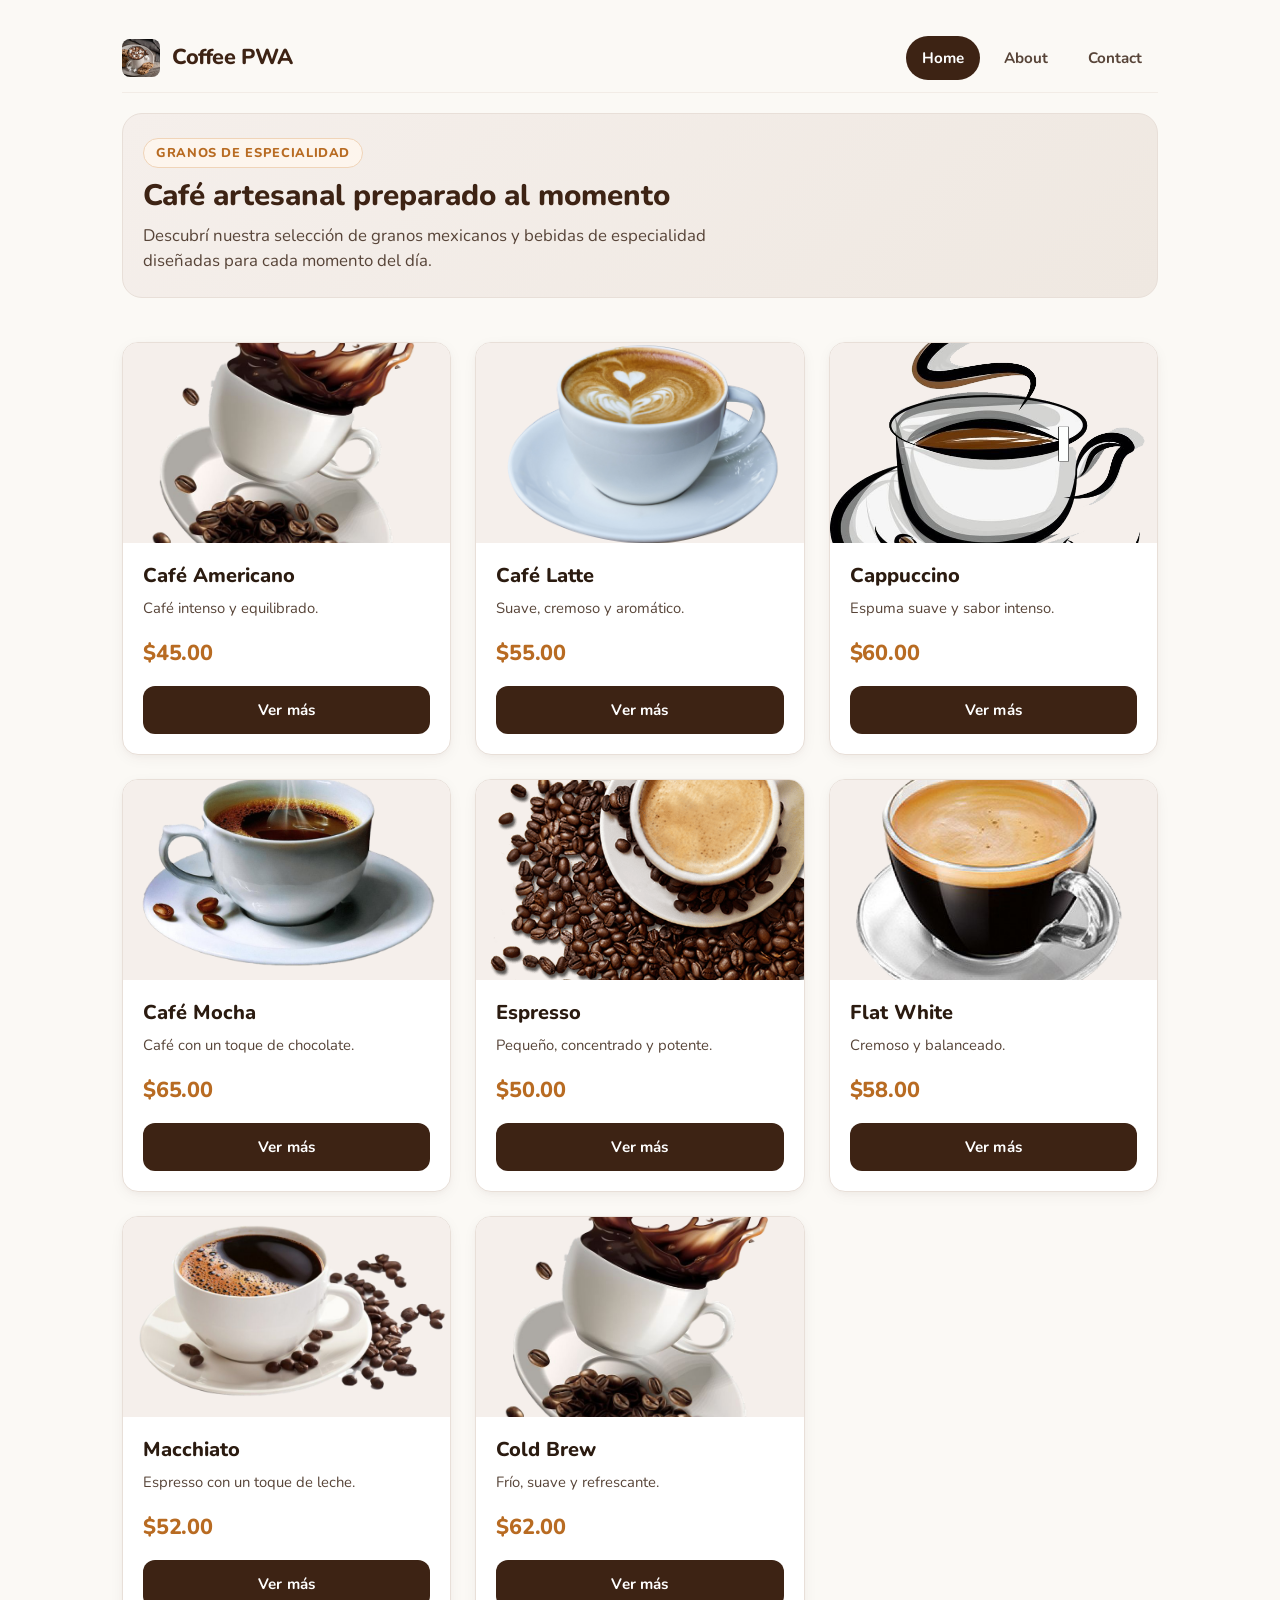
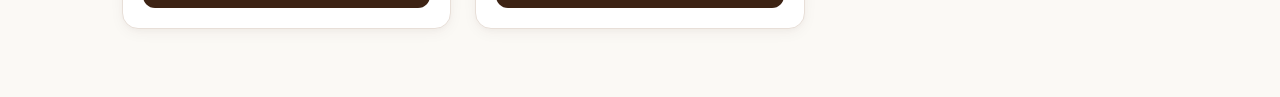
==== index.html @ 72fae4f9 "fix(deploy): reorganizar archivos a raiz y actualizar rutas relativas para GitHub Pages" ====
<!DOCTYPE html>
<html lang="es">
<head>
    <meta charset="UTF-8">
    <meta name="viewport" content="width=device-width, initial-scale=1.0, viewport-fit=cover">
    <meta http-equiv="X-UA-Compatible" content="ie=edge">

    <title>Coffee PWA | Catálogo de Especialidad</title>

    <!-- Google Fonts: Nunito -->
    <link rel="preconnect" href="https://fonts.googleapis.com">
    <link rel="preconnect" href="https://fonts.gstatic.com" crossorigin>
    <link href="https://fonts.googleapis.com/css2?family=Nunito:wght@400;600;700;800&display=swap" rel="stylesheet">

    <link rel="stylesheet" href="./css/css-styles.css">
    <link rel="manifest" href="./manifest.json">
    <meta name="theme-color" content="#3D2314">

    <link rel="apple-touch-icon" sizes="72x72" href="./imagenes/iconos/icon-72x72.png">
    <link rel="apple-touch-icon" sizes="96x96" href="./imagenes/iconos/icon-96x96.png">
    <link rel="apple-touch-icon" sizes="128x128" href="./imagenes/iconos/icon-128x128.png">
    <link rel="apple-touch-icon" sizes="144x144" href="./imagenes/iconos/icon-144x144.png">
    <link rel="apple-touch-icon" sizes="152x152" href="./imagenes/iconos/icon-152x152.png">
    <link rel="apple-touch-icon" sizes="192x192" href="./imagenes/iconos/icon-192x192.png">
    <link rel="apple-touch-icon" sizes="256x256" href="./imagenes/iconos/icon-384x384.png">
    <link rel="apple-touch-icon" sizes="512x512" href="./imagenes/iconos/icon-512x512.png">
</head>

<body>
    <main>
        <header class="app-header">
            <nav>
                <a href="./index.html" class="brand" aria-label="Coffee PWA Inicio">
                    <img src="./imagenes/iconos/icon-72x72.png" alt="Coffee PWA Logo" class="brand-logo">
                    <h1>Coffee PWA</h1>
                </a>
                <ul>
                    <li><a href="./index.html" class="active">Home</a></li>
                    <li><a href="#about">About</a></li>
                    <li><a href="#contact">Contact</a></li>
                </ul>
            </nav>

            <section class="hero-banner">
                <span class="hero-badge">Granos de Especialidad</span>
                <h2 class="hero-title">Café artesanal preparado al momento</h2>
                <p class="hero-subtitle">Descubrí nuestra selección de granos mexicanos y bebidas de especialidad diseñadas para cada momento del día.</p>
            </section>
        </header>

        <section class="catalog-section" aria-label="Nuestra selección de cafés">
            <div class="container" id="coffee-list"></div>
        </section>
    </main>

    <script src="./js/app.js"></script>
</body>
</html>
---- css/css-styles.css ----
/* ==========================================================================
   COFFEE PWA - DESIGN SYSTEM & STYLES (Specialty Warm Light Theme)
   Zero Horizontal Overflow | Android Mobile-First | 48px Touch Targets
   ========================================================================== */

:root {
  /* Typography */
  --font-main: 'Nunito', -apple-system, BlinkMacSystemFont, 'Segoe UI', Roboto, Helvetica, Arial, sans-serif;

  /* Palette - Warm Specialty Coffee Light Theme */
  --bg-page: #FBF9F5;
  --bg-surface: #FFFFFF;
  --bg-subtle: #F5EFEB;
  --bg-subtle-hover: #ECE4DC;
  --bg-card: #FFFFFF;

  --color-primary: #3D2314;
  --color-primary-hover: #26140A;
  --color-primary-light: #5C3D2E;

  --color-accent: #B86B22;
  --color-accent-subtle: #FDF5ED;
  --color-accent-border: #F0D4B8;

  --color-text: #2B1B10;
  --color-text-secondary: #574438;
  --color-text-muted: #847366;

  --color-border: #E8DFD8;
  --color-border-light: #F2ECE6;

  /* Spacing System (multiples of 4) */
  --space-1: 4px;
  --space-2: 8px;
  --space-3: 12px;
  --space-4: 16px;
  --space-5: 20px;
  --space-6: 24px;
  --space-8: 32px;
  --space-10: 40px;
  --space-12: 48px;

  /* Border Radius Scale */
  --radius-sm: 8px;
  --radius-md: 12px;
  --radius-lg: 16px;
  --radius-xl: 20px;
  --radius-full: 9999px;

  /* Elevation & Shadows */
  --shadow-card: 0 4px 16px -2px rgba(61, 35, 20, 0.06), 0 2px 6px -1px rgba(61, 35, 20, 0.03);
  --shadow-hover: 0 12px 28px -4px rgba(61, 35, 20, 0.12), 0 4px 10px -2px rgba(61, 35, 20, 0.06);
  --shadow-sm: 0 1px 3px rgba(61, 35, 20, 0.05);

  /* Touch Target (Android Accessibility standard) */
  --touch-target: 48px;

  /* Transitions */
  --transition-base: 0.2s cubic-bezier(0.4, 0, 0.2, 1);
}

/* ==========================================================================
   RESET & GLOBAL RULES
   ========================================================================== */

*, *::before, *::after {
  margin: 0;
  padding: 0;
  box-sizing: border-box;
  -webkit-tap-highlight-color: transparent;
}

html {
  font-size: 16px;
  scroll-behavior: smooth;
  -webkit-text-size-adjust: 100%;
}

body {
  font-family: var(--font-main);
  background-color: var(--bg-page);
  color: var(--color-text-secondary);
  line-height: 1.6;
  min-height: 100vh;
  min-height: 100dvh;
  overflow-x: hidden;
  /* Respeto estricto del safe-area en Android */
  padding-bottom: max(var(--space-6), env(safe-area-inset-bottom));
}

main {
  width: 100%;
  max-width: 1100px;
  margin: 0 auto;
  padding: var(--space-4);
  text-align: left;
}

/* ==========================================================================
   HEADER & NAVIGATION
   ========================================================================== */

.app-header {
  margin-bottom: var(--space-6);
}

nav {
  display: flex;
  justify-content: space-between;
  align-items: center;
  flex-wrap: wrap;
  gap: var(--space-3) var(--space-4);
  padding: var(--space-3) 0;
  border-bottom: 1px solid var(--color-border-light);
}

/* Logo e imagen siempre AL LADO del nombre en una fila horizontal */
.brand {
  display: inline-flex !important;
  flex-direction: row !important;
  align-items: center !important;
  flex-wrap: nowrap !important;
  gap: var(--space-3);
  text-decoration: none;
  flex-shrink: 0;
}

.brand-logo {
  width: 38px;
  height: 38px;
  border-radius: var(--radius-sm);
  object-fit: contain;
  flex-shrink: 0;
  display: block;
}

.brand h1 {
  color: var(--color-primary);
  font-size: 1.35rem;
  font-weight: 800;
  letter-spacing: -0.02em;
  margin: 0;
  line-height: 1;
  white-space: nowrap;
}

ul {
  list-style: none;
  display: flex;
  align-items: center;
  gap: var(--space-2);
}

li {
  margin: 0;
}

li a {
  display: inline-flex;
  align-items: center;
  justify-content: center;
  min-height: 44px;
  padding: var(--space-2) var(--space-4);
  border-radius: var(--radius-full);
  text-decoration: none;
  color: var(--color-text-secondary);
  font-weight: 700;
  font-size: 0.95rem;
  transition: all var(--transition-base);
}

li a:hover {
  color: var(--color-primary);
  background-color: var(--bg-subtle);
}

li a.active {
  color: #FFFFFF;
  background-color: var(--color-primary);
}

/* Hero Banner */
.hero-banner {
  margin-top: var(--space-5);
  padding: var(--space-6) var(--space-5);
  background: linear-gradient(135deg, #F5EFEB 0%, #EFE8E1 100%);
  border: 1px solid var(--color-border);
  border-radius: var(--radius-xl);
  text-align: left;
}

.hero-badge {
  display: inline-block;
  background-color: var(--color-accent-subtle);
  color: var(--color-accent);
  border: 1px solid var(--color-accent-border);
  padding: var(--space-1) var(--space-3);
  border-radius: var(--radius-full);
  font-size: 0.8rem;
  font-weight: 800;
  text-transform: uppercase;
  letter-spacing: 0.05em;
  margin-bottom: var(--space-2);
}

.hero-title {
  font-size: clamp(1.35rem, 3.5vw, 1.85rem);
  font-weight: 800;
  color: var(--color-primary);
  line-height: 1.3;
  margin-bottom: var(--space-2);
}

.hero-subtitle {
  color: var(--color-text-secondary);
  font-size: clamp(0.92rem, 2.2vw, 1.05rem);
  max-width: 620px;
  line-height: 1.5;
}

/* ==========================================================================
   CATALOG GRID & CARDS
   ========================================================================== */

.catalog-section {
  width: 100%;
}

.container {
  display: grid;
  grid-template-columns: repeat(auto-fill, minmax(260px, 1fr));
  gap: var(--space-6);
  padding: var(--space-5) 0;
  width: 100%;
}

.card {
  width: 100%;
  display: flex;
  flex-direction: column;
  background: var(--bg-card);
  border: 1px solid var(--color-border);
  border-radius: var(--radius-lg);
  overflow: hidden;
  box-shadow: var(--shadow-card);
  transition: transform var(--transition-base), box-shadow var(--transition-base), border-color var(--transition-base);
}

.card:hover {
  transform: translateY(-4px);
  box-shadow: var(--shadow-hover);
  border-color: var(--color-accent-border);
}

.card img {
  width: 100%;
  height: 200px;
  object-fit: cover;
  display: block;
  background-color: var(--bg-subtle);
  transition: transform 0.4s ease;
}

.card:hover img {
  transform: scale(1.02);
}

.card-info {
  display: flex;
  flex-direction: column;
  flex: 1;
  padding: var(--space-5);
  text-align: left;
}

.card-info h2 {
  color: var(--color-text);
  font-size: 1.25rem;
  font-weight: 800;
  line-height: 1.3;
  margin-bottom: var(--space-2);
}

.card-info p {
  color: var(--color-text-secondary);
  font-size: 0.925rem;
  line-height: 1.5;
  flex-grow: 1;
  margin-bottom: var(--space-4);
}

.card-info span {
  display: block;
  font-size: 1.35rem;
  font-weight: 800;
  color: var(--color-accent);
  margin-bottom: var(--space-4);
  letter-spacing: -0.01em;
}

.view-more {
  display: inline-flex;
  align-items: center;
  justify-content: center;
  min-height: var(--touch-target);
  width: 100%;
  padding: var(--space-3) var(--space-4);
  background: var(--color-primary);
  color: #FFFFFF;
  border-radius: var(--radius-md);
  text-decoration: none;
  font-size: 0.95rem;
  font-weight: 700;
  letter-spacing: 0.01em;
  transition: background-color var(--transition-base), transform var(--transition-base), box-shadow var(--transition-base);
  cursor: pointer;
}

.view-more:hover {
  background: var(--color-primary-hover);
  box-shadow: 0 4px 12px rgba(61, 35, 20, 0.25);
}

.view-more:active {
  transform: scale(0.98);
}

/* ==========================================================================
   PRODUCT DETAIL VIEW (Armonía visual, proporciones y balance imagen-contenido)
   ========================================================================== */

.product-detail {
  width: 100%;
  max-width: 1040px;
  margin: 0 auto;
  padding: var(--space-4) 0;
}

.detail-content {
  display: grid;
  grid-template-columns: 1fr;
  grid-template-areas:
    "back"
    "image"
    "info";
  gap: var(--space-5);
  background: var(--bg-surface);
  border: 1px solid var(--color-border);
  border-radius: var(--radius-xl);
  padding: var(--space-6);
  box-shadow: var(--shadow-card);
  width: 100%;
}

.back-button {
  grid-area: back;
  justify-self: start;
  display: inline-flex;
  align-items: center;
  gap: var(--space-2);
  min-height: 40px;
  padding: 6px 16px;
  color: var(--color-primary);
  background: var(--bg-subtle);
  border: 1px solid var(--color-border);
  border-radius: var(--radius-full);
  font-weight: 700;
  font-size: 0.9rem;
  text-decoration: none;
  transition: all var(--transition-base);
  margin-bottom: var(--space-2);
}

.back-button:hover {
  background: var(--color-primary);
  color: #FFFFFF;
  border-color: var(--color-primary);
  transform: translateX(-3px);
  box-shadow: 0 4px 12px rgba(61, 35, 20, 0.15);
}

.back-button:active {
  transform: scale(0.97);
}

.detail-content img {
  grid-area: image;
  width: 100%;
  aspect-ratio: 1 / 1;
  max-height: 460px;
  object-fit: contain;
  background: #FAF7F2;
  padding: var(--space-4);
  border-radius: var(--radius-lg);
  border: 1px solid var(--color-border-light);
  box-shadow: var(--shadow-sm);
  display: block;
}

.detail-info {
  grid-area: info;
  display: flex;
  flex-direction: column;
  text-align: left;
  justify-content: center;
}

.detail-info h2 {
  color: var(--color-primary);
  font-size: clamp(1.6rem, 3vw, 2.2rem);
  font-weight: 800;
  line-height: 1.2;
  margin-bottom: var(--space-2);
  letter-spacing: -0.02em;
}

/* Badge destacado de precio */
.detail-info span {
  display: inline-flex;
  align-items: center;
  align-self: flex-start;
  font-size: 1.45rem;
  font-weight: 800;
  color: var(--color-accent);
  background: var(--color-accent-subtle);
  border: 1px solid var(--color-accent-border);
  padding: 4px 14px;
  border-radius: var(--radius-full);
  margin-bottom: var(--space-3);
  letter-spacing: -0.01em;
}

/* Párrafo destacado de descripción */
.detail-info > p:first-of-type {
  font-size: 1.05rem;
  font-weight: 700;
  color: var(--color-text);
  line-height: 1.45;
  margin-bottom: var(--space-1);
}

/* Párrafo complementario de detalles */
.detail-info > p:nth-of-type(2) {
  color: var(--color-text-secondary);
  font-size: 0.925rem;
  line-height: 1.55;
  margin-bottom: var(--space-4);
}

/* ==========================================================================
   PRODUCT EXTRA SPECIFICATIONS (Lista Limpia y Editorial, sin contenedores rígidos)
   ========================================================================== */

.product-extra {
  margin-top: var(--space-2);
  padding-top: var(--space-3);
  border-top: 1px solid var(--color-border);
  display: flex;
  flex-direction: column;
}

.product-extra h3 {
  color: var(--color-primary);
  font-size: 0.95rem;
  font-weight: 800;
  margin-bottom: var(--space-2);
  letter-spacing: -0.01em;
}

.product-extra p {
  display: grid;
  grid-template-columns: 145px 1fr;
  align-items: baseline;
  gap: var(--space-3);
  padding: 8px 0;
  background: transparent;
  border: none;
  border-bottom: 1px solid var(--color-border-light);
  border-radius: 0;
  font-size: 0.9rem;
  line-height: 1.45;
  color: var(--color-text-secondary);
  margin-bottom: 0;
}

.product-extra p:last-child {
  border-bottom: none;
}

.product-extra strong {
  color: var(--color-primary);
  font-weight: 700;
  display: inline-flex;
  align-items: center;
  gap: var(--space-1);
  white-space: nowrap;
}

/* ==========================================================================
   RESPONSIVE BREAKPOINTS (Mobile-First)
   ========================================================================== */

/* Tablets y Desktop (>= 768px) */
@media (min-width: 768px) {
  main {
    padding: var(--space-6) var(--space-8);
  }

  .detail-content {
    grid-template-columns: minmax(360px, 440px) 1fr;
    grid-template-areas:
      "back  back"
      "image info";
    gap: var(--space-6) var(--space-8);
    padding: var(--space-8);
    align-items: center; /* Centrado vertical armónico con la imagen */
  }

  .detail-content img {
    height: 100%;
    max-height: 480px;
    align-self: center;
  }
}

/* Móviles Compactos (<= 480px) */
@media (max-width: 480px) {
  main {
    padding: var(--space-3);
  }

  .hero-banner {
    padding: var(--space-5) var(--space-4);
  }

  .container {
    gap: var(--space-4);
    padding: var(--space-4) 0;
  }

  .detail-content {
    padding: var(--space-4);
    gap: var(--space-5);
  }

  /* En móviles estrechos la ficha se alinea limpiamente con separadores sutiles */
  .product-extra p {
    display: flex;
    flex-direction: column;
    align-items: flex-start;
    gap: 3px;
    padding: 10px 0;
    border-bottom: 1px solid var(--color-border-light);
  }

  .product-extra strong {
    font-size: 0.825rem;
    color: var(--color-text-muted);
    text-transform: uppercase;
    letter-spacing: 0.04em;
  }
}

/* Pantallas Muy Pequeñas (<= 360px - ej. Galaxy Fold o dispositivos angostos) */
@media (max-width: 360px) {
  .container {
    grid-template-columns: 1fr;
  }

  nav ul {
    gap: var(--space-1);
  }

  li a {
    padding: var(--space-2) var(--space-3);
    font-size: 0.875rem;
  }

  .brand h1 {
    font-size: 1.15rem;
  }

  .brand-logo {
    width: 32px;
    height: 32px;
  }
}
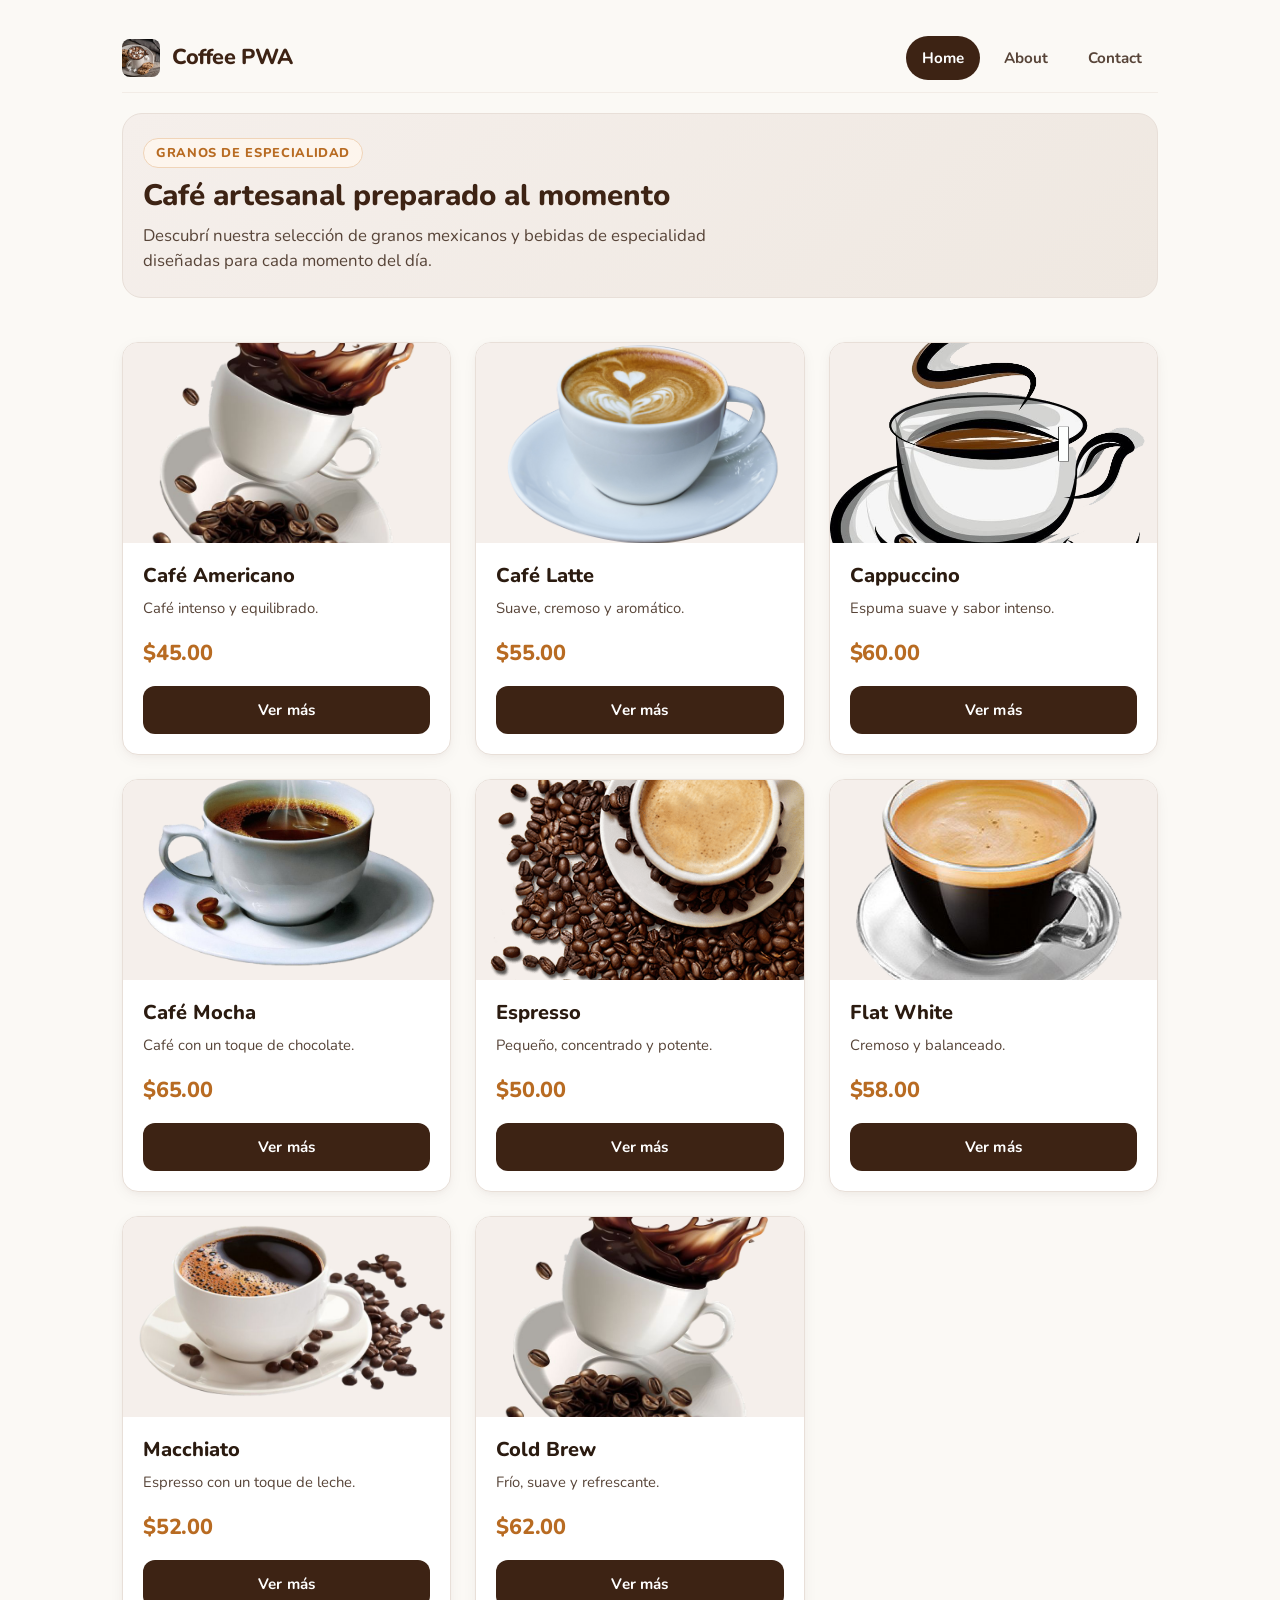
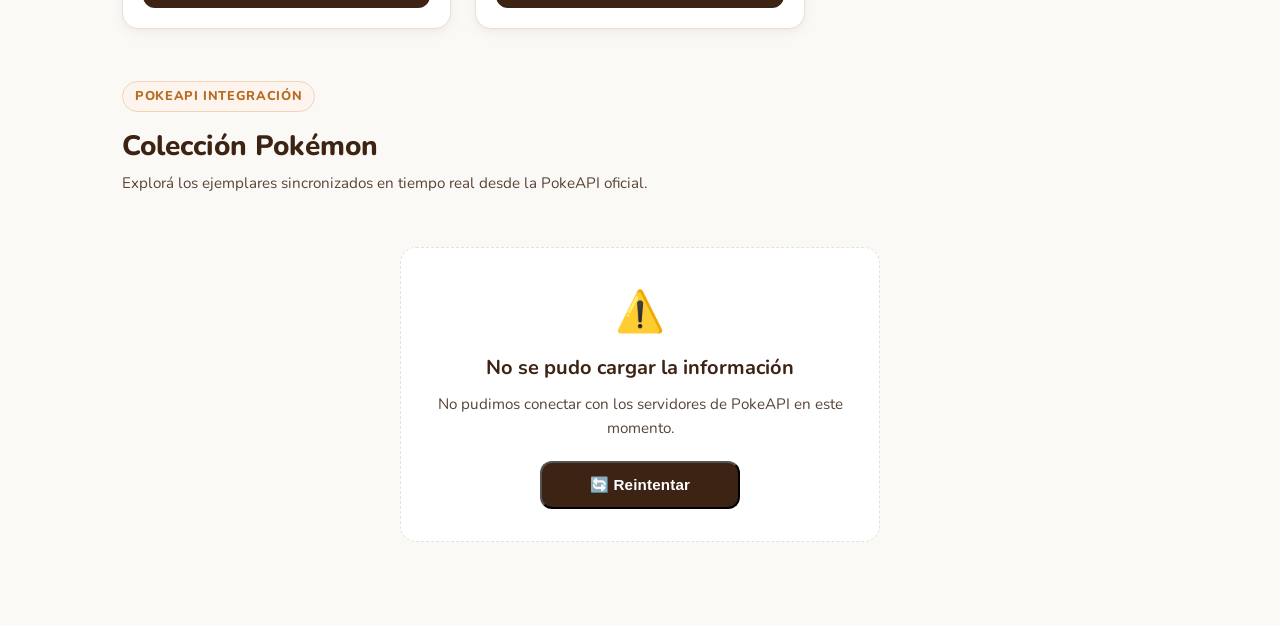
==== commit 69ee1d63: "feat: consumo de api de pokemon" ====
--- a/index.html
+++ b/index.html
@@ -51,8 +51,19 @@
         <section class="catalog-section" aria-label="Nuestra selección de cafés">
             <div class="container" id="coffee-list"></div>
         </section>
+
+        <section class="catalog-section" aria-label="Colección Pokémon" id="pokemon-catalog">
+            <div class="section-heading">
+                <span class="hero-badge">PokeAPI Integración</span>
+                <h2 class="section-title">Colección Pokémon</h2>
+                <p class="section-subtitle">Explorá los ejemplares sincronizados en tiempo real desde la PokeAPI oficial.</p>
+            </div>
+            <div class="container" id="pokemon-list"></div>
+        </section>
     </main>
 
+    <script src="./js/pokemon.service.js"></script>
+    <script src="./js/pokemon.ui.js"></script>
     <script src="./js/app.js"></script>
 </body>
 </html>
--- a/css/css-styles.css
+++ b/css/css-styles.css
@@ -584,4 +584,245 @@
     width: 32px;
     height: 32px;
   }
+}
+
+/* ==========================================================================
+   POKÉMON MODULE - EXTENSION DE ESTILOS
+   Aislamiento visual sin colisión con el catálogo de café.
+   ========================================================================== */
+
+.section-heading {
+  margin-top: var(--space-8);
+  margin-bottom: var(--space-4);
+  text-align: left;
+}
+
+.section-title {
+  font-size: clamp(1.35rem, 3.2vw, 1.75rem);
+  font-weight: 800;
+  color: var(--color-primary);
+  line-height: 1.3;
+  margin-top: var(--space-2);
+  margin-bottom: var(--space-2);
+}
+
+.section-subtitle {
+  color: var(--color-text-secondary);
+  font-size: 0.95rem;
+  max-width: 620px;
+  line-height: 1.5;
+}
+
+/* Card Pokémon */
+.card-pokemon .card-media {
+  width: 100%;
+  height: 200px;
+  display: flex;
+  align-items: center;
+  justify-content: center;
+  background: radial-gradient(circle, rgba(184, 107, 34, 0.08) 0%, rgba(245, 239, 235, 0.45) 75%);
+  padding: var(--space-4);
+  overflow: hidden;
+}
+
+.card-pokemon .card-media img {
+  max-width: 100%;
+  max-height: 100%;
+  width: auto;
+  height: auto;
+  object-fit: contain;
+  filter: drop-shadow(0 6px 10px rgba(61, 35, 20, 0.12));
+  transition: transform 0.35s cubic-bezier(0.34, 1.56, 0.64, 1);
+}
+
+.card-pokemon:hover .card-media img {
+  transform: scale(1.08) translateY(-2px);
+}
+
+.pokemon-badge-id {
+  display: inline-block;
+  font-size: 0.8rem;
+  font-weight: 800;
+  color: var(--color-accent);
+  background-color: var(--color-accent-subtle);
+  border: 1px solid var(--color-accent-border);
+  padding: 2px 8px;
+  border-radius: var(--radius-full);
+  margin-bottom: var(--space-2);
+  width: fit-content;
+}
+
+.pokemon-badge-id.detail-id {
+  font-size: 0.95rem;
+  padding: 4px 12px;
+}
+
+/* Tipos de Pokémon */
+.pokemon-types-list {
+  display: flex;
+  flex-wrap: wrap;
+  gap: var(--space-2);
+  margin-top: var(--space-3);
+  margin-bottom: var(--space-4);
+}
+
+.pokemon-type-badge {
+  display: inline-block;
+  padding: 4px 12px;
+  border-radius: var(--radius-full);
+  font-size: 0.8rem;
+  font-weight: 700;
+  color: #FFFFFF;
+  text-transform: capitalize;
+  letter-spacing: 0.02em;
+  box-shadow: var(--shadow-sm);
+}
+
+.type-normal   { background-color: #9FA19F; }
+.type-fire     { background-color: #E62829; }
+.type-water    { background-color: #2980EF; }
+.type-grass    { background-color: #3FA129; }
+.type-electric { background-color: #FAC000; color: #2B1B10; }
+.type-ice      { background-color: #3DCEF3; color: #2B1B10; }
+.type-fighting { background-color: #FF8000; }
+.type-poison   { background-color: #9141CB; }
+.type-ground   { background-color: #915121; }
+.type-flying   { background-color: #81B9EF; color: #2B1B10; }
+.type-psychic  { background-color: #EF4179; }
+.type-bug      { background-color: #91A119; }
+.type-rock     { background-color: #AFA981; }
+.type-ghost    { background-color: #704170; }
+.type-dragon   { background-color: #5060E1; }
+.type-steel    { background-color: #60A1B8; }
+.type-fairy    { background-color: #EF70EF; }
+.type-dark     { background-color: #50413F; }
+
+/* Vista Detalle Pokémon */
+.pokemon-detail-content .detail-media-wrapper {
+  display: flex;
+  align-items: center;
+  justify-content: center;
+  background: radial-gradient(circle, rgba(184, 107, 34, 0.1) 0%, rgba(245, 239, 235, 0.6) 80%);
+  border-radius: var(--radius-lg);
+  padding: var(--space-6);
+  border: 1px solid var(--color-border);
+}
+
+.pokemon-detail-content .detail-media-wrapper img {
+  max-width: 280px;
+  max-height: 280px;
+  width: 100%;
+  height: auto;
+  object-fit: contain;
+  filter: drop-shadow(0 10px 20px rgba(61, 35, 20, 0.18));
+}
+
+.pokemon-stats-section {
+  margin-top: var(--space-5);
+  padding-top: var(--space-4);
+  border-top: 1px solid var(--color-border);
+}
+
+.pokemon-stats-section h3 {
+  font-size: 1.1rem;
+  font-weight: 800;
+  color: var(--color-primary);
+  margin-bottom: var(--space-3);
+}
+
+.stats-list {
+  display: flex;
+  flex-direction: column;
+  gap: var(--space-3);
+}
+
+.stat-row {
+  display: flex;
+  flex-direction: column;
+  gap: 4px;
+}
+
+.stat-label-group {
+  display: flex;
+  justify-content: space-between;
+  font-size: 0.875rem;
+  font-weight: 700;
+  color: var(--color-text-secondary);
+}
+
+.stat-value {
+  color: var(--color-primary);
+  font-weight: 800;
+}
+
+.stat-bar-container {
+  width: 100%;
+  height: 8px;
+  background-color: var(--bg-subtle);
+  border-radius: var(--radius-full);
+  overflow: hidden;
+}
+
+.stat-bar-fill {
+  height: 100%;
+  background: linear-gradient(90deg, var(--color-accent), #D4843D);
+  border-radius: var(--radius-full);
+  transition: width 0.6s ease-out;
+}
+
+/* Skeleton Loader */
+.skeleton-shimmer {
+  background: linear-gradient(90deg, #F0E8E2 0%, #FAF6F3 50%, #F0E8E2 100%);
+  background-size: 200% 100%;
+  animation: shimmer 1.5s infinite;
+  border-radius: var(--radius-sm);
+}
+
+@keyframes shimmer {
+  0% { background-position: -200% 0; }
+  100% { background-position: 200% 0; }
+}
+
+.skeleton-line {
+  height: 14px;
+  margin-bottom: var(--space-2);
+}
+
+.skeleton-id { width: 30%; height: 18px; }
+.skeleton-title { width: 60%; height: 22px; }
+.skeleton-desc { width: 90%; }
+.skeleton-btn { width: 100%; height: var(--touch-target); border-radius: var(--radius-md); margin-top: var(--space-3); }
+
+/* Estado de Error */
+.pokemon-error-state {
+  grid-column: 1 / -1;
+  text-align: center;
+  padding: var(--space-8) var(--space-4);
+  background: var(--bg-surface);
+  border: 1px dashed var(--color-border);
+  border-radius: var(--radius-lg);
+  max-width: 480px;
+  margin: var(--space-4) auto;
+}
+
+.pokemon-error-state .error-icon {
+  font-size: 2.5rem;
+  margin-bottom: var(--space-2);
+}
+
+.pokemon-error-state h3 {
+  color: var(--color-primary);
+  font-size: 1.25rem;
+  margin-bottom: var(--space-2);
+}
+
+.pokemon-error-state p {
+  color: var(--color-text-secondary);
+  font-size: 0.95rem;
+  margin-bottom: var(--space-5);
+}
+
+.retry-btn {
+  max-width: 200px;
+  margin: 0 auto;
 }
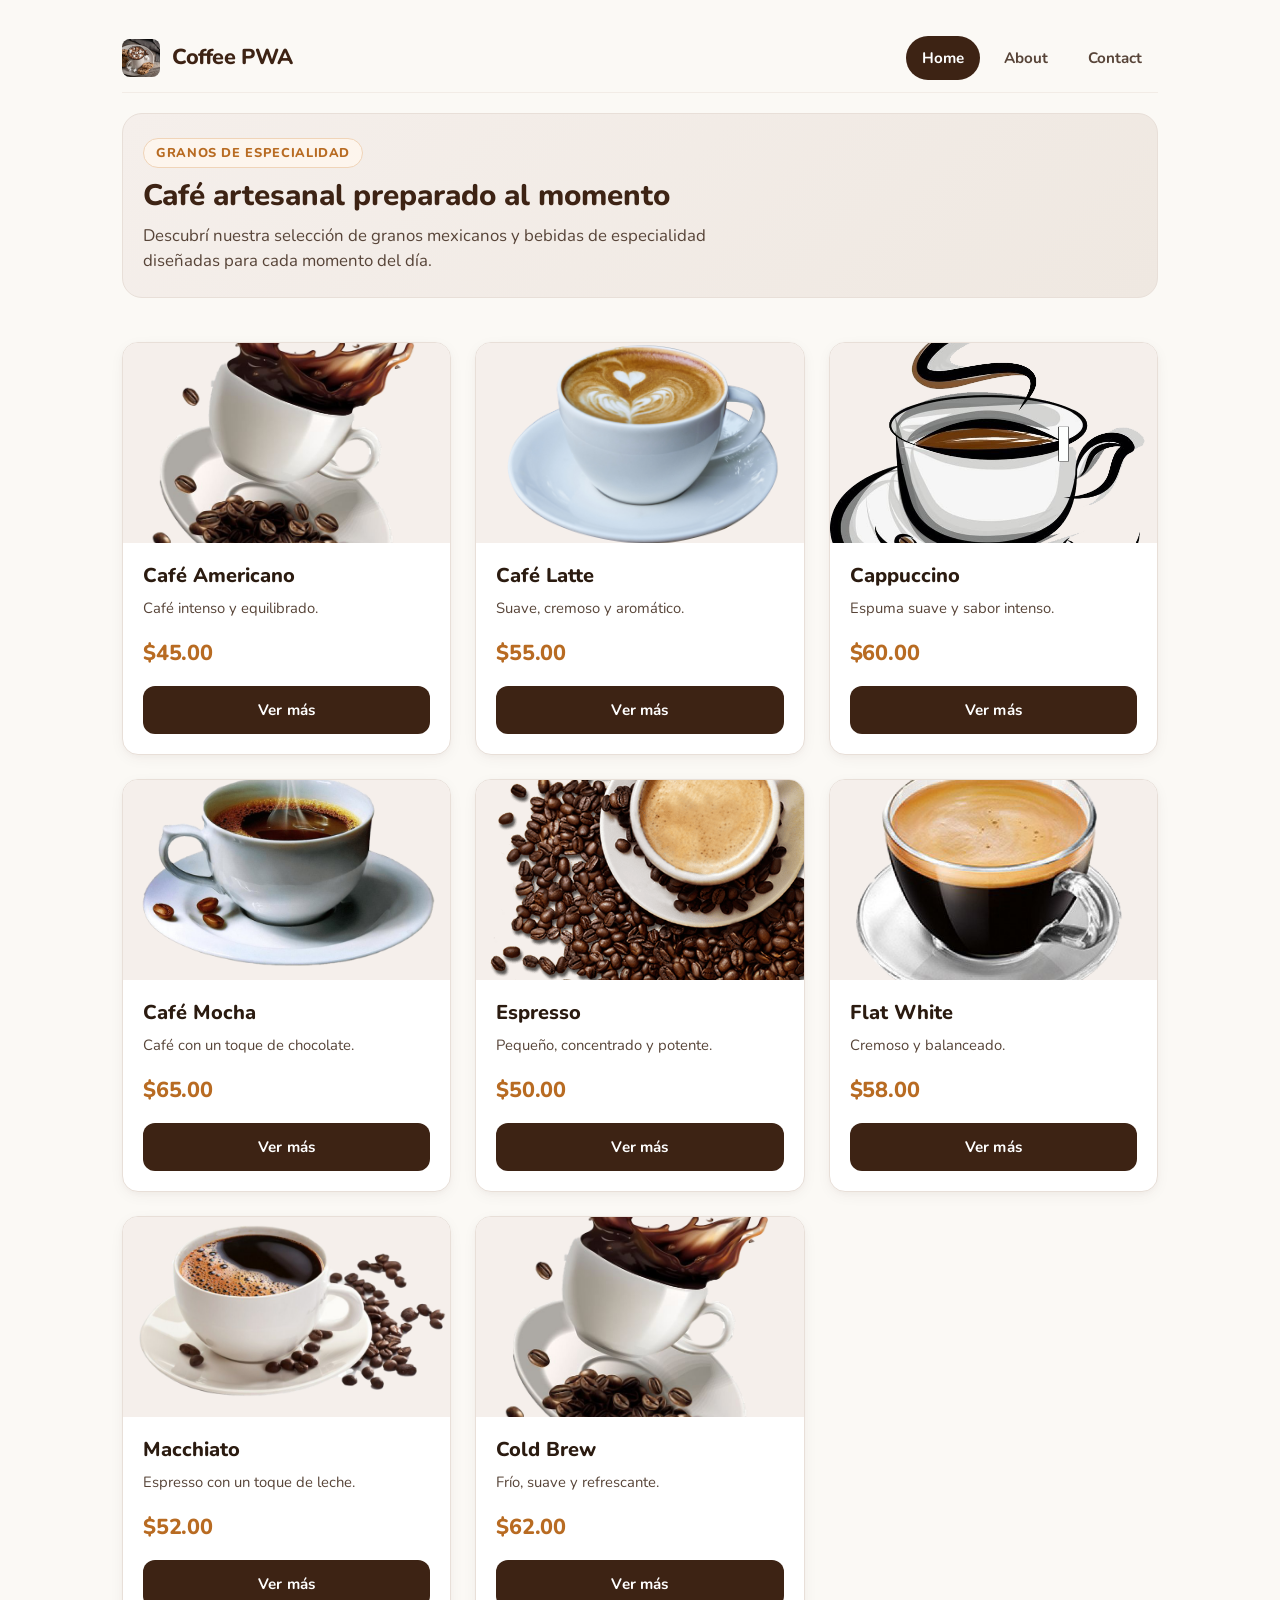
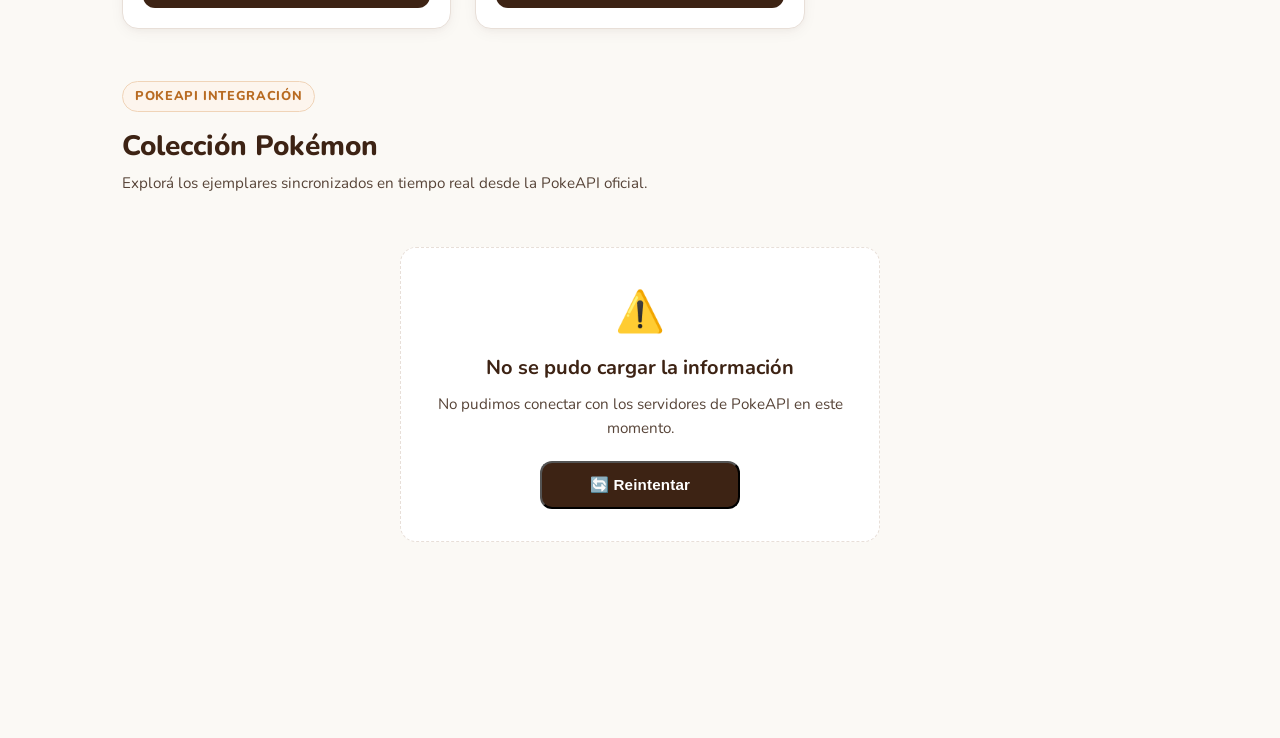
==== commit d87d153b: "feat: ver mas pokemon" ====
--- a/index.html
+++ b/index.html
@@ -12,7 +12,7 @@
     <link rel="preconnect" href="https://fonts.gstatic.com" crossorigin>
     <link href="https://fonts.googleapis.com/css2?family=Nunito:wght@400;600;700;800&display=swap" rel="stylesheet">
 
-    <link rel="stylesheet" href="./css/css-styles.css">
+    <link rel="stylesheet" href="./css/css-styles.css?v=17">
     <link rel="manifest" href="./manifest.json">
     <meta name="theme-color" content="#3D2314">
 
@@ -59,11 +59,12 @@
                 <p class="section-subtitle">Explorá los ejemplares sincronizados en tiempo real desde la PokeAPI oficial.</p>
             </div>
             <div class="container" id="pokemon-list"></div>
+            <div class="load-more-container" id="pokemon-pagination"></div>
         </section>
     </main>
 
-    <script src="./js/pokemon.service.js"></script>
-    <script src="./js/pokemon.ui.js"></script>
-    <script src="./js/app.js"></script>
+    <script src="./js/pokemon.service.js?v=17"></script>
+    <script src="./js/pokemon.ui.js?v=17"></script>
+    <script src="./js/app.js?v=17"></script>
 </body>
 </html>
--- a/css/css-styles.css
+++ b/css/css-styles.css
@@ -825,4 +825,76 @@
 .retry-btn {
   max-width: 200px;
   margin: 0 auto;
+}
+
+/* Paginación Incremental (Cargar Más) */
+.load-more-container {
+  display: flex;
+  justify-content: center;
+  align-items: center;
+  margin-top: var(--space-8);
+  margin-bottom: var(--space-12);
+  padding: var(--space-4) var(--space-4);
+  width: 100%;
+}
+
+.load-more-btn {
+  display: inline-flex;
+  align-items: center;
+  justify-content: center;
+  gap: var(--space-3);
+  min-height: 52px;
+  padding: 14px 36px;
+  background: linear-gradient(135deg, #3D2314 0%, #54331E 100%);
+  color: #FFFFFF;
+  border: 1.5px solid var(--color-accent-border);
+  border-radius: var(--radius-full);
+  font-family: var(--font-main);
+  font-size: 1.05rem;
+  font-weight: 800;
+  letter-spacing: 0.02em;
+  cursor: pointer;
+  outline: none;
+  transition: all 0.25s cubic-bezier(0.4, 0, 0.2, 1);
+  box-shadow: 0 4px 16px rgba(61, 35, 20, 0.2), 0 1px 3px rgba(61, 35, 20, 0.1);
+}
+
+.load-more-btn .btn-icon {
+  font-size: 1.25rem;
+  display: inline-block;
+  transition: transform 0.25s ease;
+  filter: drop-shadow(0 2px 4px rgba(0, 0, 0, 0.3));
+}
+
+.load-more-btn:hover:not(:disabled) {
+  background: linear-gradient(135deg, #26140A 0%, #3D2314 100%);
+  border-color: var(--color-accent);
+  transform: translateY(-3px);
+  box-shadow: 0 8px 24px rgba(61, 35, 20, 0.32), 0 2px 6px rgba(184, 107, 34, 0.2);
+}
+
+.load-more-btn:hover:not(:disabled) .btn-icon {
+  transform: scale(1.2) rotate(10deg);
+}
+
+.load-more-btn:active:not(:disabled) {
+  transform: translateY(-1px) scale(0.98);
+  box-shadow: 0 4px 12px rgba(61, 35, 20, 0.25);
+}
+
+.load-more-btn:disabled {
+  opacity: 0.65;
+  cursor: not-allowed;
+  transform: none;
+  box-shadow: none;
+}
+
+.all-loaded-text {
+  font-size: 0.95rem;
+  font-weight: 700;
+  color: var(--color-text-muted);
+  background: var(--bg-subtle);
+  padding: var(--space-3) var(--space-6);
+  border-radius: var(--radius-full);
+  border: 1px solid var(--color-border);
 }
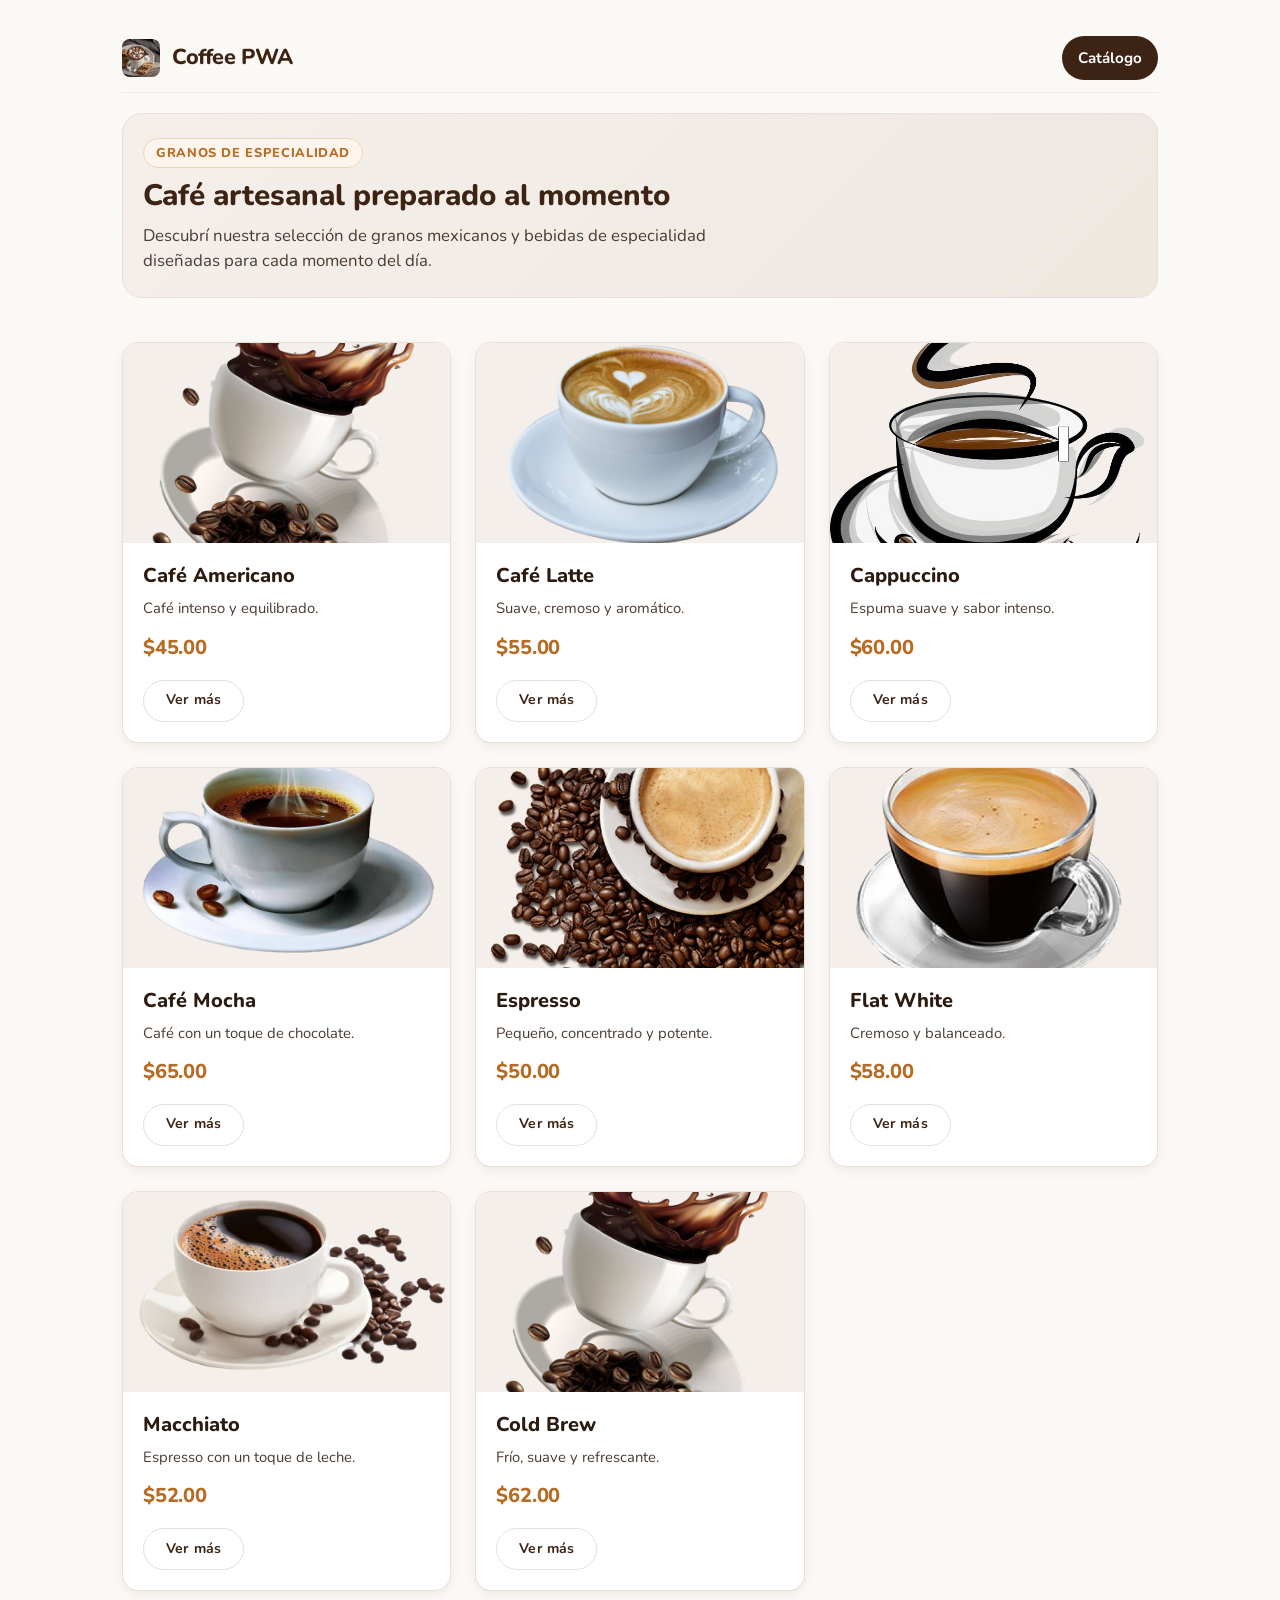
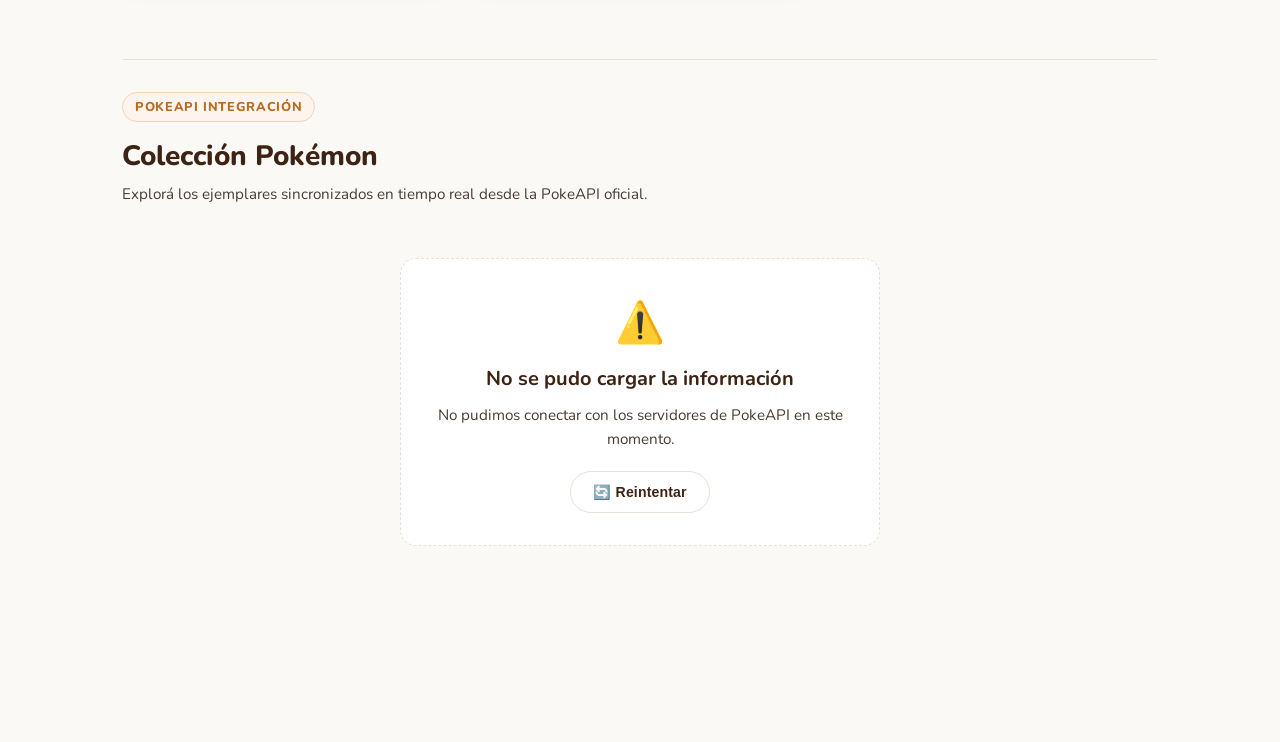
==== commit 3e537364: "style(ui): mejorar diseño, espaciado y jerarquía visual - reorganizar el layout de la interfaz - mej" ====
--- a/index.html
+++ b/index.html
@@ -12,7 +12,7 @@
     <link rel="preconnect" href="https://fonts.gstatic.com" crossorigin>
     <link href="https://fonts.googleapis.com/css2?family=Nunito:wght@400;600;700;800&display=swap" rel="stylesheet">
 
-    <link rel="stylesheet" href="./css/css-styles.css?v=17">
+    <link rel="stylesheet" href="./css/css-styles.css?v=18">
     <link rel="manifest" href="./manifest.json">
     <meta name="theme-color" content="#3D2314">
 
@@ -35,9 +35,7 @@
                     <h1>Coffee PWA</h1>
                 </a>
                 <ul>
-                    <li><a href="./index.html" class="active">Home</a></li>
-                    <li><a href="#about">About</a></li>
-                    <li><a href="#contact">Contact</a></li>
+                    <li><a href="./index.html" class="active">Catálogo</a></li>
                 </ul>
             </nav>
 
@@ -63,8 +61,8 @@
         </section>
     </main>
 
-    <script src="./js/pokemon.service.js?v=17"></script>
-    <script src="./js/pokemon.ui.js?v=17"></script>
-    <script src="./js/app.js?v=17"></script>
+    <script src="./js/pokemon.service.js?v=18"></script>
+    <script src="./js/pokemon.ui.js?v=18"></script>
+    <script src="./js/app.js?v=18"></script>
 </body>
 </html>
--- a/css/css-styles.css
+++ b/css/css-styles.css
@@ -23,8 +23,8 @@
   --color-accent-border: #F0D4B8;
 
   --color-text: #2B1B10;
-  --color-text-secondary: #574438;
-  --color-text-muted: #847366;
+  --color-text-secondary: #4A3B32;
+  --color-text-muted: #6C5B4E;
 
   --color-border: #E8DFD8;
   --color-border-light: #F2ECE6;
@@ -285,13 +285,12 @@
   color: var(--color-text-secondary);
   font-size: 0.925rem;
   line-height: 1.5;
-  flex-grow: 1;
-  margin-bottom: var(--space-4);
+  margin-bottom: var(--space-3);
 }
 
 .card-info span {
   display: block;
-  font-size: 1.35rem;
+  font-size: 1.25rem;
   font-weight: 800;
   color: var(--color-accent);
   margin-bottom: var(--space-4);
@@ -302,27 +301,33 @@
   display: inline-flex;
   align-items: center;
   justify-content: center;
-  min-height: var(--touch-target);
-  width: 100%;
-  padding: var(--space-3) var(--space-4);
+  min-height: 42px;
+  width: fit-content;
+  align-self: flex-start;
+  margin-top: auto;
+  padding: 8px 22px;
+  background: var(--bg-surface);
+  color: var(--color-primary);
+  border: 1.5px solid var(--color-border);
+  border-radius: var(--radius-full);
+  text-decoration: none;
+  font-size: 0.88rem;
+  font-weight: 700;
+  letter-spacing: 0.01em;
+  transition: all var(--transition-base);
+  cursor: pointer;
+}
+
+.view-more:hover {
   background: var(--color-primary);
   color: #FFFFFF;
-  border-radius: var(--radius-md);
-  text-decoration: none;
-  font-size: 0.95rem;
-  font-weight: 700;
-  letter-spacing: 0.01em;
-  transition: background-color var(--transition-base), transform var(--transition-base), box-shadow var(--transition-base);
-  cursor: pointer;
-}
-
-.view-more:hover {
-  background: var(--color-primary-hover);
-  box-shadow: 0 4px 12px rgba(61, 35, 20, 0.25);
+  border-color: var(--color-primary);
+  transform: translateY(-2px);
+  box-shadow: 0 4px 12px rgba(61, 35, 20, 0.15);
 }
 
 .view-more:active {
-  transform: scale(0.98);
+  transform: scale(0.97);
 }
 
 /* ==========================================================================
@@ -592,8 +597,10 @@
    ========================================================================== */
 
 .section-heading {
-  margin-top: var(--space-8);
+  margin-top: var(--space-12);
   margin-bottom: var(--space-4);
+  padding-top: var(--space-8);
+  border-top: 1px solid var(--color-border);
   text-align: left;
 }
 
@@ -657,7 +664,23 @@
   padding: 4px 12px;
 }
 
-/* Tipos de Pokémon */
+/* Tipos en Cards */
+.card-pokemon .card-types {
+  display: flex;
+  flex-wrap: wrap;
+  gap: var(--space-1);
+  margin-bottom: var(--space-4);
+  min-height: 24px;
+}
+
+.card-pokemon .card-types .pokemon-type-badge {
+  font-size: 0.72rem;
+  padding: 2px 9px;
+  font-weight: 700;
+  border-radius: var(--radius-full);
+}
+
+/* Tipos de Pokémon en Vista Detalle */
 .pokemon-types-list {
   display: flex;
   flex-wrap: wrap;
